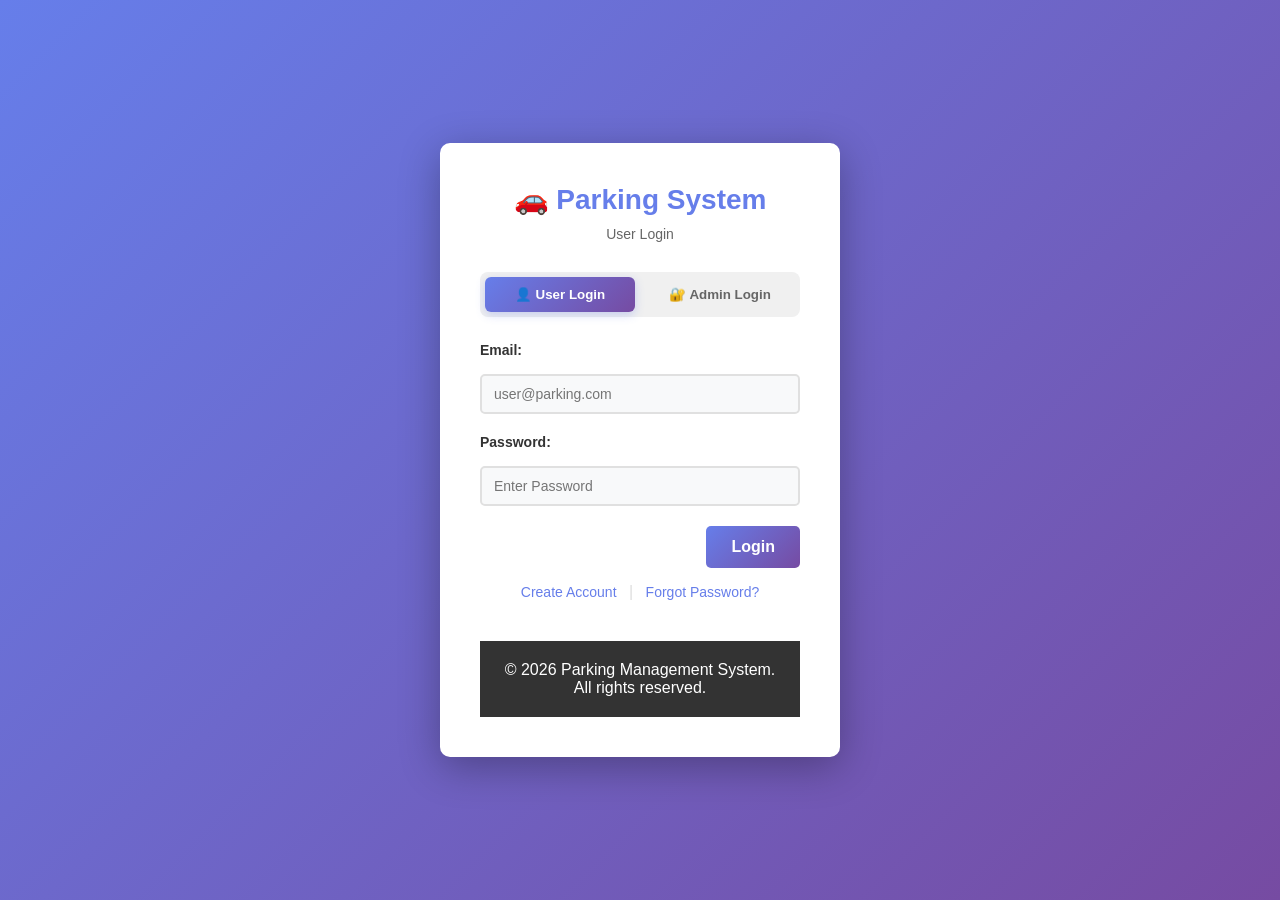
==== index.html @ f6e4d3c7 "Refactor login to use single user credentials Updated login functionality to allow only one user wit" ====
<!DOCTYPE html>
<html lang="en">
<head>
    <meta charset="UTF-8">
    <meta name="viewport" content="width=device-width, initial-scale=1.0">
    <title>Parking Management System</title>
    <link rel="stylesheet" href="style.css">
</head>
<body>
    <!-- Login Container -->
    <div id="loginContainer" class="login-container active">
        <div class="login-box">
            <!-- Login Form -->
            <div id="loginForm" class="auth-form active">
                <div class="login-header">
                    <h1>🚗 Parking System</h1>
                    <p id="loginTitle">User Login</p>
                </div>
                
                <!-- Login Mode Toggle -->
                <div class="login-mode-toggle">
                    <button class="mode-btn active" id="userModeBtn" onclick="switchLoginMode('user')">👤 User Login</button>
                    <button class="mode-btn" id="adminModeBtn" onclick="switchLoginMode('admin')">🔐 Admin Login</button>
                </div>

                <form id="loginFormElement" class="login-form">
                    <div class="form-group">
                        <label id="emailLabel">Email:</label>
                        <input type="email" id="email" placeholder="user@parking.com" required>
                    </div>
                    <div class="form-group">
                        <label>Password:</label>
                        <input type="password" id="password" placeholder="Enter Password" required>
                    </div>
                    <button type="submit" class="btn btn-primary">Login</button>
                </form>

                <div class="auth-links">
                 
                    <div style="text-align: center; margin-top: 15px;">
                        <a href="#" onclick="showSignupForm(event)" class="auth-link">Create Account</a>
                        <span style="color: #ddd; margin: 0 8px;">|</span>
                        <a href="#" onclick="showForgotPasswordForm(event)" class="auth-link">Forgot Password?</a>
                    </div>
                </div>
            </div>

        <!-- Signup Form -->
<div id="signupForm" class="auth-form">
    
    <div class="login-header">
        <h1>🚗 Parking System</h1>
        <p>Create New Account</p>
    </div>

    <form id="signupFormElement" class="login-form">

    <!-- Email Verification Section -->
<div class="section-title">Email Verification</div>

<div class="form-group">
    <label>Email Address:</label>
    <input type="email" id="signupEmail" placeholder="Enter your email address" required>
</div>

<div class="form-group">
    <label>Send OTP:</label>
    <button type="button" class="btn-green">Send OTP</button>
</div>

<div class="form-group">
    <label>Enter OTP:</label>
    <input type="text" id="signupOtp" placeholder="Enter 6-digit OTP" required>
</div>

<div class="form-group">
    <label>Verify OTP:</label>
    <button type="button" class="btn-green">Verify OTP</button>
</div>
        <!-- Password Section -->
        <div class="section-title">Set Password</div>

        <div class="form-group">
            <label>Password:</label>
            <input type="password" id="signupPassword" placeholder="Minimum 6 characters" required>
        </div>

        <div class="form-group">
            <label>Confirm Password:</label>
            <input type="password" id="confirmPassword" placeholder="Re-enter your password" required>
        </div>

        <button type="submit" class="btn btn-primary">Create Account</button>

    </form>

    <div style="text-align: center; margin-top: 15px;">
        <a href="#" onclick="showLoginForm(event)" class="auth-link">Back to Login</a>
    </div>
</div>
<script>

    </head>
<body>
<!DOCTYPE html>
<html lang="en">
<head>
<meta charset="UTF-8">
<title>Single User Login</title>

<style>
body {
    font-family: Arial;
    text-align: center;
    margin-top: 100px;
}

.box {
    border: 1px solid #ccc;
    padding: 20px;
    display: inline-block;
    border-radius: 10px;
}

input {
    padding: 10px;
    margin: 10px;
    width: 200px;
}

button {
    padding: 10px 20px;
}
</style>

</head>
<body>

<div class="box">
    <h2>🔐 User Login</h2>

    <input type="email" id="email" placeholder="Enter Email"><br>
    <input type="password" id="password" placeholder="Enter Password"><br>

    <button onclick="login()">Login</button>

    <p id="msg"></p>
</div>

<script>

// ✅ Only ONE user allowed
let userEmail = "admin@gmail.com";
let userPassword = "12345";

function login() {
    let email = document.getElementById("email").value;
    let password = document.getElementById("password").value;

    if (email === userEmail && password === userPassword) {
        document.getElementById("msg").innerText = "Login Successful ✅";
        document.getElementById("msg").style.color = "green";

        // Redirect (optional)
        // window.location.href = "dashboard.html";
        
    } else {
        document.getElementById("msg").innerText = "Wrong Email or Password ❌";
        document.getElementById("msg").style.color = "red";
    }
}

</script>

</body>
</html>




    <!-- Admin Dashboard -->
    <div id="adminContainer" style="display: none;">
        <header>
            <div class="header-content">
                <h1>🔐 Admin Dashboard</h1>
                <button id="adminLogoutBtn" class="btn btn-logout">Logout</button>
            </div>
        </header>

        <nav class="navbar">
            <a href="#adminDashboard" class="nav-link active">Dashboard</a>
            <a href="#adminUsers" class="nav-link">Users</a>
            <a href="#adminSettings" class="nav-link">Settings</a>
        </nav>

        <div class="container">
            <!-- Admin Dashboard Section -->
            <section id="adminDashboard" class="section active">
                <h2>System Overview</h2>
                
                <div class="dashboard-grid">
                    <div class="card">
                        <h3>Total Members</h3>
                        <div class="number" id="adminTotalMembers">0</div>
                    </div>
                    <div class="card">
                        <h3>Total Vehicles</h3>
                        <div class="number" id="adminTotalVehicles">0</div>
                    </div>
                    <div class="card">
                        <h3>Active Parkings</h3>
                        <div class="number" id="adminActiveParkings">0</div>
                    </div>
                    <div class="card">
                        <h3>Total Revenue</h3>
                        <div class="number" id="adminTotalRevenue">₨0</div>
                    </div>
                </div>

                <div class="admin-stats">
                    <h3>System Statistics</h3>
                    <table style="width: 100%; border-collapse: collapse; margin-top: 20px;">
                        <tr style="background: #667eea; color: white;">
                            <th style="border: 1px solid #ddd; padding: 10px;">Metric</th>
                            <th style="border: 1px solid #ddd; padding: 10px;">Value</th>
                        </tr>
                        <tr style="border-bottom: 1px solid #ddd;">
                            <td style="border: 1px solid #ddd; padding: 10px;">Total Parking Slots</td>
                            <td style="border: 1px solid #ddd; padding: 10px;" id="totalSlots">60</td>
                        </tr>
                        <tr style="background: #f5f5f5; border-bottom: 1px solid #ddd;">
                            <td style="border: 1px solid #ddd; padding: 10px;">Available Slots</td>
                            <td style="border: 1px solid #ddd; padding: 10px;" id="availableSlots">60</td>
                        </tr>
                        <tr style="border-bottom: 1px solid #ddd;">
                            <td style="border: 1px solid #ddd; padding: 10px;">Occupied Slots</td>
                            <td style="border: 1px solid #ddd; padding: 10px;" id="occupiedSlots">0</td>
                        </tr>
                    </table>
                </div>
            </section>

            <!-- Admin Users Section -->
            <section id="adminUsers" class="section">
                <h2>User Management</h2>
                
                <div class="table-container">
                    <h3>All Members</h3>
                    <table id="adminUsersTable">
                        <thead>
                            <tr>
                                <th>ID</th>
                                <th>Name</th>
                                <th>Email/Contact</th>
                                <th>CNIC</th>
                                <th>Vehicles</th>
                                <th>Status</th>
                                <th>Action</th>
                            </tr>
                        </thead>
                        <tbody></tbody>
                    </table>
                </div>
            </section>

            <!-- Admin Settings Section -->
            <section id="adminSettings" class="section">
                <h2>System Settings</h2>
                
                <div class="form-container">
                    <h3>Parking Arena Configuration</h3>
                    <form id="settingsForm">
                        <div class="form-group">
                            <label>Cost Per Hour (₨):</label>
                            <input type="number" id="costPerHour" value="100" required>
                        </div>
                        <div class="form-group">
                            <label>Total Blocks:</label>
                            <input type="number" id="totalBlocks" value="3" required>
                        </div>
                        <div class="form-group">
                            <label>Rows Per Block:</label>
                            <input type="number" id="rowsPerBlock" value="5" required>
                        </div>
                        <div class="form-group">
                            <label>Slots Per Row:</label>
                            <input type="number" id="slotsPerRow" value="4" required>
                        </div>
                        <button type="submit" class="btn btn-primary">Save Settings</button>
                    </form>
                </div>

                <div class="form-container" style="margin-top: 30px;">
                    <h3>System Actions</h3>
                    <button onclick="clearAllData()" class="btn btn-danger" style="width: 100%;">Clear All Data</button>
                    <p style="color: #999; font-size: 12px; margin-top: 10px;">Warning: This will delete all members, vehicles, and parking records!</p>
                </div>
            </section>
        </div>
    </div>

    <!-- Main Application -->
    <div id="mainApp" style="display: none;">
        <header>
            <div class="header-content">
                <h1>🚗 Parking Management System</h1>
                <button id="logoutBtn" class="btn btn-logout">Logout</button>
            </div>
        </header>

        <nav class="navbar">
            <a href="#profile" class="nav-link active">👤 Profile</a>
            <a href="#members" class="nav-link">Members</a>
            <a href="#vehicles" class="nav-link">Vehicles</a>
            <a href="#parking" class="nav-link">Parking</a>
            <a href="#reports" class="nav-link">Reports</a>
        </nav>

        <div class="container">
        <!-- User Profile Section -->
        <section id="profile" class="section active">
            <h2>My Profile</h2>
            
            <div class="profile-card">
                <div class="profile-header">
                    <div class="profile-avatar">👤</div>
                    <div class="profile-info">
                        <h3 id="userNameDisplay">User Name</h3>
                        <p id="userEmailDisplay">user@parking.com</p>
                    </div>
                </div>

                <div class="profile-details">
                    <h3>Account Information</h3>
                    <table class="profile-table">
                        <tr>
                            <td class="label">Email:</td>
                            <td class="value" id="profileEmail">-</td>
                        </tr>
                        <tr>
                            <td class="label">Username:</td>
                            <td class="value" id="profileUsername">-</td>
                        </tr>
                        <tr>
                            <td class="label">Login Time:</td>
                            <td class="value" id="profileLoginTime">-</td>
                        </tr>
                        <tr>
                            <td class="label">Last Updated:</td>
                            <td class="value" id="profileLastUpdated">-</td>
                        </tr>
                    </table>
                </div>

                <div class="profile-details">
                    <h3>My Vehicles</h3>
                    <div id="userVehiclesList" class="vehicles-list">
                        <p class="empty-message">No vehicles registered yet</p>
                    </div>
                </div>

                <div class="profile-details">
                    <h3>My Parking History</h3>
                    <table id="userParkingTable" class="profile-table">
                        <thead>
                            <tr style="background: #667eea; color: white;">
                                <th style="padding: 10px; border: 1px solid #ddd;">Vehicle</th>
                                <th style="padding: 10px; border: 1px solid #ddd;">Check In</th>
                                <th style="padding: 10px; border: 1px solid #ddd;">Check Out</th>
                                <th style="padding: 10px; border: 1px solid #ddd;">Status</th>
                            </tr>
                        </thead>
                        <tbody>
                        </tbody>
                    </table>
                </div>

                <div class="profile-actions">
                    <button onclick="editUserProfile()" class="btn btn-primary">Edit Profile</button>
                    <button onclick="changePassword()" class="btn btn-primary">Change Password</button>
                </div>
            </div>
        </section>
        <!-- Members Section -->
        <section id="members" class="section">
            <h2>Member Management</h2>
            
            <div class="form-container">
                <h3>Add New Member</h3>
                <form id="memberForm">
                    <div class="form-group">
                        <label>CNIC:</label>
                        <input type="text" id="mCnic" placeholder="12345-1234567-1" required>
                    </div>
                    <div class="form-group">
                        <label>Name:</label>
                        <input type="text" id="mName" placeholder="Full Name" required>
                    </div>
                    <div class="form-group">
                        <label>Father Name:</label>
                        <input type="text" id="mFname" placeholder="Father's Name" required>
                    </div>
                    <div class="form-group">
                        <label>Contact No:</label>
                        <input type="tel" id="mContact" placeholder="03001234567" required>
                    </div>
                    <div class="form-group">
                        <label>Address:</label>
                        <textarea id="mAddress" placeholder="Address" required></textarea>
                    </div>
                    <button type="submit" class="btn btn-primary">Add Member</button>
                </form>
            </div>

            <div class="table-container">
                <h3>Members List</h3>
                <table id="membersTable">
                    <thead>
                        <tr>
                            <th>ID</th>
                            <th>CNIC</th>
                            <th>Name</th>
                            <th>Father Name</th>
                            <th>Contact</th>
                            <th>Address</th>
                            <th>Action</th>
                        </tr>
                    </thead>
                    <tbody></tbody>
                </table>
            </div>
        </section>

        <!-- Vehicles Section -->
        <section id="vehicles" class="section">
            <h2>Vehicle Management</h2>
            
            <div class="form-container">
                <h3>Register New Vehicle</h3>
                <form id="vehicleForm">
                    <div class="form-group">
                        <label>Member ID:</label>
                        <select id="vMemberId" required>
                            <option value="">Select Member</option>
                        </select>
                    </div>
                    <div class="form-group">
                        <label>Registration No:</label>
                        <input type="text" id="vRegno" placeholder="ABC-1234" required>
                    </div>
                    <div class="form-group">
                        <label>Engine No:</label>
                        <input type="text" id="vEngno" placeholder="Engine Number" required>
                    </div>
                    <div class="form-group">
                        <label>Vehicle Name:</label>
                        <input type="text" id="vName" placeholder="Vehicle Name" required>
                    </div>
                    <div class="form-group">
                        <label>Model:</label>
                        <input type="text" id="vModel" placeholder="Model" required>
                    </div>
                    <div class="form-group">
                        <label>Color:</label>
                        <input type="text" id="vColor" placeholder="Color" required>
                    </div>
                    <div class="form-group">
                        <label>Chassis No:</label>
                        <input type="text" id="vChassis" placeholder="Chassis Number" required>
                    </div>
                    <button type="submit" class="btn btn-primary">Register Vehicle</button>
                </form>
            </div>

            <div class="table-container">
                <h3>Vehicles List</h3>
                <table id="vehiclesTable">
                    <thead>
                        <tr>
                            <th>ID</th>
                            <th>Member</th>
                            <th>Registration No</th>
                            <th>Engine No</th>
                            <th>Vehicle Name</th>
                            <th>Model</th>
                            <th>Color</th>
                            <th>Action</th>
                        </tr>
                    </thead>
                    <tbody></tbody>
                </table>
            </div>
        </section>

        <!-- Parking Section -->
        <section id="parking" class="section">
            <h2>Parking Management</h2>
            
            <div class="form-container">
                <h3>Entry - Vehicle Check In</h3>
                <form id="entryForm">
                    <div class="form-group">
                        <label>Member ID:</label>
                        <select id="eMemberId" required>
                            <option value="">Select Member</option>
                        </select>
                    </div>
                    <div class="form-group">
                        <label>Parking Slot:</label>
                        <select id="eParkingSlot" required>
                            <option value="">Select Slot</option>
                        </select>
                    </div>
                    <button type="submit" class="btn btn-success">Check In</button>
                </form>
            </div>

            <div class="form-container">
                <h3>Exit - Vehicle Check Out</h3>
                <form id="exitForm">
                    <div class="form-group">
                        <label>Parking ID:</label>
                        <input type="number" id="exitParkingId" placeholder="Parking ID" required>
                    </div>
                    <button type="submit" class="btn btn-warning">Check Out</button>
                </form>
            </div>

            <div class="table-container">
                <h3>Current Parking Status</h3>
                <table id="parkingTable">
                    <thead>
                        <tr>
                            <th>Parking ID</th>
                            <th>Member</th>
                            <th>Vehicle</th>
                            <th>Slot</th>
                            <th>Check In</th>
                            <th>Check Out</th>
                            <th>Status</th>
                        </tr>
                    </thead>
                    <tbody></tbody>
                </table>
            </div>
        </section>

        <!-- Reports Section -->
        <section id="reports" class="section">
            <h2>Reports</h2>
            
            <div class="report-container">
                <h3>Parking Arena Details</h3>
                <div id="parkingArenaDetails" class="report-content">
                    <!-- Will be filled by JavaScript -->
                </div>
            </div>

            <div class="report-container">
                <h3>Revenue Report</h3>
                <div id="revenueReport" class="report-content">
                    <!-- Will be filled by JavaScript -->
                </div>
            </div>
        </section>
        </div>
        </div>

    <footer>
        <p>&copy; 2026 Parking Management System. All rights reserved.</p>
    </footer>

    <script src="script.js"></script>
</body>
</html>
---- style.css ----
* {
    margin: 0;
    padding: 0;
    box-sizing: border-box;
}

body {
    font-family: 'Segoe UI', Tahoma, Geneva, Verdana, sans-serif;
    background: linear-gradient(135deg, #667eea 0%, #764ba2 100%);
    min-height: 100vh;
    color: #333;
}

/* Login Container */
.login-container {
    display: flex;
    justify-content: center;
    align-items: center;
    min-height: 100vh;
    background: linear-gradient(135deg, #667eea 0%, #764ba2 100%);
}

.login-container.active {
    display: flex;
}

.login-container:not(.active) {
    display: none;
}

.login-box {
    background: white;
    border-radius: 10px;
    box-shadow: 0 10px 40px rgba(0, 0, 0, 0.3);
    padding: 40px;
    width: 100%;
    max-width: 400px;
    animation: slideIn 0.5s ease-out;
}

@keyframes slideIn {
    from {
        opacity: 0;
        transform: translateY(-20px);
    }
    to {
        opacity: 1;
        transform: translateY(0);
    }
}

.login-header {
    text-align: center;
    margin-bottom: 30px;
}

.login-header h1 {
    color: #667eea;
    font-size: 28px;
    margin-bottom: 10px;
}

.login-header p {
    color: #666;
    font-size: 14px;
}

/* Login Mode Toggle */
.login-mode-toggle {
    display: flex;
    gap: 10px;
    margin-bottom: 25px;
    background: #f0f0f0;
    padding: 5px;
    border-radius: 8px;
}

.mode-btn {
    flex: 1;
    padding: 10px 15px;
    border: none;
    background: transparent;
    color: #666;
    font-weight: 600;
    cursor: pointer;
    border-radius: 6px;
    transition: all 0.3s ease;
}

.mode-btn.active {
    background: linear-gradient(135deg, #667eea 0%, #764ba2 100%);
    color: white;
    box-shadow: 0 3px 10px rgba(102, 126, 234, 0.3);
}

.mode-btn:hover {
    background: rgba(102, 126, 234, 0.1);
}

/* Auth Forms - Login/Signup/Forgot Password */
.auth-form {
    display: none;
    animation: slideIn 0.3s ease-out;
}

.auth-form.active {
    display: block;
}

.auth-links {
    text-align: center;
}

.auth-link {
    color: #667eea;
    text-decoration: none;
    font-size: 14px;
    font-weight: 500;
    transition: all 0.3s ease;
}

.auth-link:hover {
    color: #764ba2;
    text-decoration: underline;
}

.login-form {
    display: flex;
    flex-direction: column;
    gap: 20px;
}

.form-group {
    display: flex;
    flex-direction: column;
    gap: 8px;
}

.form-group label {
    color: #333;
    font-weight: 600;
    font-size: 14px;
}

.form-group input {
    padding: 12px;
    border: 2px solid #ddd;
    border-radius: 5px;
    font-size: 14px;
    transition: all 0.3s ease;
    background: #f8f9fa;
}

.form-group input:focus {
    outline: none;
    border-color: #667eea;
    background: white;
    box-shadow: 0 0 8px rgba(102, 126, 234, 0.2);
}

.form-group input:invalid:not(:placeholder-shown) {
    border-color: #dc3545;
}

.login-btn {
    padding: 12px;
    background: linear-gradient(135deg, #667eea 0%, #764ba2 100%);
    color: white;
    border: none;
    border-radius: 5px;
    font-size: 16px;
    font-weight: 600;
    cursor: pointer;
    transition: transform 0.2s, box-shadow 0.2s;
}

.login-btn:hover {
    transform: translateY(-2px);
    box-shadow: 0 5px 20px rgba(102, 126, 234, 0.4);
}

.login-btn:active {
    transform: translateY(0);
}

.login-footer {
    text-align: center;
    color: #999;
    font-size: 12px;
    margin-top: 15px;
}

.logout-btn {
    background: #ff6b6b;
    color: white;
    border: none;
    padding: 8px 16px;
    border-radius: 5px;
    cursor: pointer;
    font-weight: 500;
    transition: background 0.3s;
}

.logout-btn:hover {
    background: #ff5252;
}

.btn-logout {
    background: #ff6b6b;
    color: white;
    padding: 8px 16px;
    font-size: 14px;
}

.btn-logout:hover {
    background: #ff5252;
}

/* Header */
header {
    background: linear-gradient(135deg, #667eea 0%, #764ba2 100%);
    color: white;
    padding: 20px;
    box-shadow: 0 2px 10px rgba(0, 0, 0, 0.1);
}

.header-content {
    max-width: 1200px;
    margin: 0 auto;
    display: flex;
    justify-content: space-between;
    align-items: center;
}

.header-content h1 {
    font-size: 28px;
    margin: 0;
}

.navbar {
    background: linear-gradient(135deg, #667eea 0%, #764ba2 100%);
    padding: 15px 20px;
    display: flex;
    gap: 20px;
    max-width: 1200px;
    margin: 0 auto;
    box-shadow: 0 2px 10px rgba(0, 0, 0, 0.1);
    position: sticky;
    top: 0;
    z-index: 100;
}

.nav-container {
    max-width: 1200px;
    margin: 0 auto;
    display: flex;
    justify-content: space-between;
    align-items: center;
    padding: 15px 20px;
}

.logo {
    color: white;
    font-size: 24px;
    font-weight: bold;
}

.nav-links {
    display: flex;
    list-style: none;
    gap: 30px;
}

.nav-link {
    color: white;
    text-decoration: none;
    font-weight: 500;
    padding: 8px 12px;
    border-radius: 5px;
    transition: all 0.3s ease;
}

.nav-link:hover,
.nav-link.active {
    background: rgba(255, 255, 255, 0.2);
    transform: translateY(-2px);
}

/* Container and Sections */
.container {
    max-width: 1200px;
    margin: 30px auto;
    padding: 0 20px;
}

.section {
    background: white;
    border-radius: 10px;
    padding: 30px;
    margin-bottom: 30px;
    box-shadow: 0 5px 20px rgba(0, 0, 0, 0.1);
    display: none;
    animation: slideIn 0.3s ease-out;
}

.section.active {
    display: block;
}

@keyframes slideIn {
    from {
        opacity: 0;
        transform: translateY(20px);
    }
    to {
        opacity: 1;
        transform: translateY(0);
    }
}

.section h2 {
    color: #667eea;
    margin-bottom: 25px;
    font-size: 28px;
    border-bottom: 2px solid #667eea;
    padding-bottom: 10px;
}

/* Dashboard Grid */
.dashboard-grid {
    display: grid;
    grid-template-columns: repeat(auto-fit, minmax(250px, 1fr));
    gap: 20px;
    margin-top: 20px;
}

.card {
    background: linear-gradient(135deg, #667eea 0%, #764ba2 100%);
    color: white;
    padding: 30px;
    border-radius: 10px;
    box-shadow: 0 5px 15px rgba(0, 0, 0, 0.1);
    text-align: center;
    transition: transform 0.3s ease;
}

.card:hover {
    transform: translateY(-5px);
}

.card h3 {
    font-size: 18px;
    margin-bottom: 15px;
    opacity: 0.9;
}

.number {
    font-size: 48px;
    font-weight: bold;
    color: #fff;
}

/* Forms */
.form-container {
    background: #f8f9fa;
    padding: 25px;
    border-radius: 8px;
    margin-bottom: 30px;
    border-left: 4px solid #667eea;
}

.form-container h3 {
    color: #667eea;
    margin-bottom: 20px;
    font-size: 20px;
}

form {
    display: grid;
    grid-template-columns: repeat(auto-fit, minmax(300px, 1fr));
    gap: 15px;
}

.form-group {
    display: flex;
    flex-direction: column;
}

.form-group label {
    margin-bottom: 8px;
    font-weight: 600;
    color: #333;
}

.form-group input,
.form-group select,
.form-group textarea {
    padding: 10px 12px;
    border: 2px solid #e0e0e0;
    border-radius: 5px;
    font-size: 14px;
    transition: border-color 0.3s ease;
}

.form-group input:focus,
.form-group select:focus,
.form-group textarea:focus {
    outline: none;
    border-color: #667eea;
    box-shadow: 0 0 5px rgba(102, 126, 234, 0.2);
}

.form-group textarea {
    resize: vertical;
    min-height: 100px;
}

/* Buttons */
.btn {
    padding: 12px 25px;
    border: none;
    border-radius: 5px;
    font-size: 16px;
    font-weight: 600;
    cursor: pointer;
    transition: all 0.3s ease;
    align-self: flex-end;
}

.btn-primary {
    background: linear-gradient(135deg, #667eea 0%, #764ba2 100%);
    color: white;
}

.btn-primary:hover {
    transform: translateY(-2px);
    box-shadow: 0 5px 15px rgba(102, 126, 234, 0.4);
}

.btn-success {
    background: #28a745;
    color: white;
}

.btn-success:hover {
    background: #218838;
    transform: translateY(-2px);
}

.btn-warning {
    background: #ffc107;
    color: #333;
}

.btn-warning:hover {
    background: #e0a800;
    transform: translateY(-2px);
}

.btn-danger {
    background: #dc3545;
    color: white;
    padding: 6px 12px;
    font-size: 14px;
}

.btn-danger:hover {
    background: #c82333;
}

/* Tables */
.table-container {
    background: #f8f9fa;
    padding: 25px;
    border-radius: 8px;
    margin-top: 30px;
    overflow-x: auto;
}

.table-container h3 {
    color: #667eea;
    margin-bottom: 20px;
    font-size: 20px;
}

table {
    width: 100%;
    border-collapse: collapse;
    background: white;
}

table thead {
    background: linear-gradient(135deg, #667eea 0%, #764ba2 100%);
    color: white;
}

table th {
    padding: 15px;
    text-align: left;
    font-weight: 600;
}

table td {
    padding: 12px 15px;
    border-bottom: 1px solid #e0e0e0;
}

table tbody tr:hover {
    background: #f5f5f5;
}

table tbody tr:nth-child(even) {
    background: #fafafa;
}

/* Reports */
.report-container {
    background: #f8f9fa;
    padding: 25px;
    border-radius: 8px;
    margin-bottom: 30px;
    border-left: 4px solid #667eea;
}

.report-container h3 {
    color: #667eea;
    margin-bottom: 20px;
    font-size: 20px;
}

.report-content {
    background: white;
    padding: 20px;
    border-radius: 5px;
}

/* User Profile Styles */
.profile-card {
    background: white;
    border-radius: 10px;
    overflow: hidden;
    box-shadow: 0 5px 20px rgba(0, 0, 0, 0.1);
}

.profile-header {
    background: linear-gradient(135deg, #667eea 0%, #764ba2 100%);
    color: white;
    padding: 40px 30px;
    display: flex;
    align-items: center;
    gap: 30px;
}

.profile-avatar {
    font-size: 80px;
    width: 120px;
    height: 120px;
    display: flex;
    align-items: center;
    justify-content: center;
    background: rgba(255, 255, 255, 0.2);
    border-radius: 50%;
}

.profile-info h3 {
    font-size: 28px;
    margin: 0 0 10px 0;
    color: white;
}

.profile-info p {
    font-size: 16px;
    margin: 0;
    opacity: 0.9;
}

.profile-details {
    padding: 30px;
    border-bottom: 1px solid #e0e0e0;
}

.profile-details h3 {
    color: #667eea;
    margin-bottom: 20px;
    font-size: 20px;
}

.profile-table {
    width: 100%;
    border-collapse: collapse;
}

.profile-table tr {
    border-bottom: 1px solid #ddd;
}

.profile-table td {
    padding: 15px;
    border: 1px solid #ddd;
}

.profile-table .label {
    font-weight: 600;
    color: #667eea;
    width: 30%;
    background: #f8f9fa;
}

.profile-table .value {
    color: #333;
}

.vehicles-list {
    display: grid;
    grid-template-columns: repeat(auto-fill, minmax(280px, 1fr));
    gap: 20px;
    margin-top: 15px;
}

.vehicle-card {
    background: #f8f9fa;
    padding: 20px;
    border-radius: 8px;
    border-left: 4px solid #667eea;
    transition: transform 0.3s ease, box-shadow 0.3s ease;
}

.vehicle-card:hover {
    transform: translateY(-5px);
    box-shadow: 0 5px 15px rgba(102, 126, 234, 0.2);
}

.vehicle-card h4 {
    color: #667eea;
    margin: 0 0 15px 0;
    font-size: 18px;
}

.vehicle-card p {
    margin: 10px 0;
    color: #555;
    font-size: 14px;
}

.profile-actions {
    padding: 30px;
    display: flex;
    gap: 15px;
    justify-content: center;
    flex-wrap: wrap;
}

.profile-actions .btn {
    flex: 1;
    min-width: 200px;
}

/* Footer */
footer {
    background: #333;
    color: white;
    text-align: center;
    padding: 20px;
    margin-top: 40px;
}

/* Responsive */
@media (max-width: 768px) {
    .nav-links {
        gap: 15px;
        font-size: 14px;
    }

    .dashboard-grid {
        grid-template-columns: 1fr;
    }

    form {
        grid-template-columns: 1fr;
    }

    .btn {
        align-self: stretch;
    }

    .section {
        padding: 20px;
    }

    .nav-container {
        flex-direction: column;
        gap: 15px;
    }

    table {
        font-size: 12px;
    }

    table th,
    table td {
        padding: 8px 10px;
    }
    
    .profile-header {
        flex-direction: column;
        text-align: center;
        padding: 20px;
        gap: 15px;
    }
    
    .profile-avatar {
        font-size: 60px;
        width: 100px;
        height: 100px;
    }
    
    .profile-details {
        padding: 20px;
    }
    
    .vehicles-list {
        grid-template-columns: 1fr;
    }
    
    .profile-actions {
        flex-direction: column;
    }
    
    .profile-actions .btn {
        width: 100%;
    }
}

.status-active {
    color: #28a745;
    font-weight: bold;
}

.status-inactive {
    color: #dc3545;
    font-weight: bold;
}

.empty-message {
    text-align: center;
    color: #999;
    padding: 20px;
    font-style: italic;
}

/* Admin Dashboard Styles */
#adminContainer header {
    background: linear-gradient(135deg, #dc3545 0%, #c82333 100%);
}

.admin-stats {
    background: #f8f9fa;
    padding: 25px;
    border-radius: 8px;
    margin-top: 30px;
    border-left: 4px solid #dc3545;
}

.admin-stats h3 {
    color: #dc3545;
    margin-bottom: 20px;
    font-size: 20px;
}

#adminContainer .card {
    background: linear-gradient(135deg, #dc3545 0%, #c82333 100%);
}

#adminContainer .card:hover {
    transform: translateY(-5px);
    box-shadow: 0 8px 20px rgba(220, 53, 69, 0.3);
}

#adminContainer .navbar {
    background: linear-gradient(135deg, #dc3545 0%, #c82333 100%);
}

#adminContainer .section h2 {
    color: #dc3545;
    border-bottom-color: #dc3545;
}

#adminContainer .form-container {
    border-left-color: #dc3545;
}

#adminContainer .form-container h3 {
    color: #dc3545;
}

#adminContainer .table-container h3 {
    color: #dc3545;
}

#adminContainer table thead {
    background: linear-gradient(135deg, #dc3545 0%, #c82333 100%);
}

#adminContainer .btn-danger {
    padding: 6px 12px;
    font-size: 14px;
}

.admin-stats table {
    width: 100%;
    border-collapse: collapse;
    background: white;
    margin-top: 15px;
}

.admin-stats table th,
.admin-stats table td {
    border: 1px solid #ddd;
    padding: 12px 15px;
    text-align: left;
}

.admin-stats table th {
    background: linear-gradient(135deg, #dc3545 0%, #c82333 100%);
    color: white;
    font-weight: 600;
}

.admin-stats table tbody tr:hover {
    background: #f5f5f5;
}
.btn-green {
    background-color: #28a745;
    color: white;
    border: none;
    padding: 10px;
    width: 100%;
    border-radius: 5px;
    cursor: pointer;
    font-weight: bold;
}

.btn-green:hover {
    background-color: #218838;
}
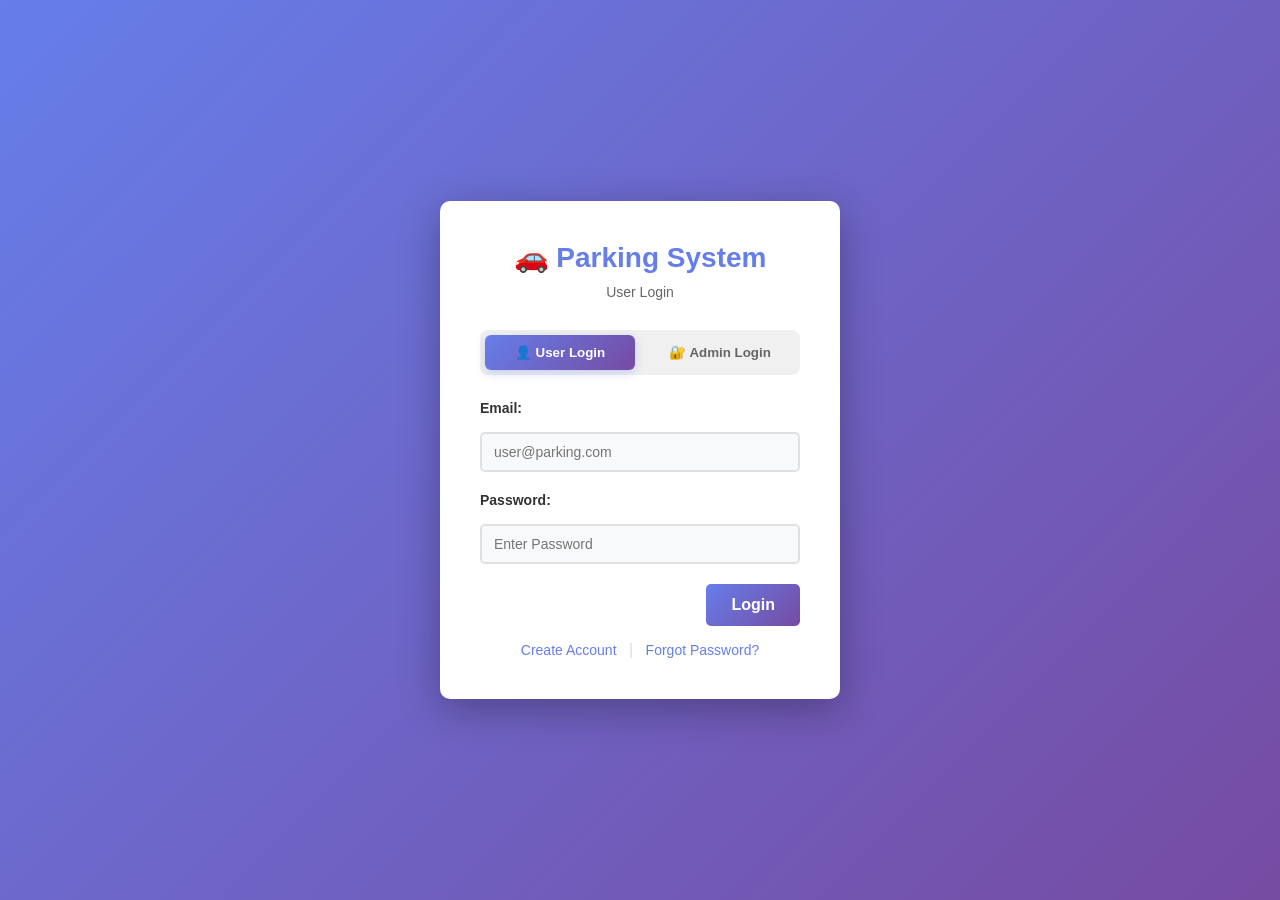
==== commit 4bf653ef: "Refactor login process and add logout functionality Updated login functionality to improve user expe" ====
--- a/index.html
+++ b/index.html
@@ -101,79 +101,44 @@
 <script>
 
     </head>
-<body>
-<!DOCTYPE html>
-<html lang="en">
-<head>
-<meta charset="UTF-8">
-<title>Single User Login</title>
-
-<style>
-body {
-    font-family: Arial;
-    text-align: center;
-    margin-top: 100px;
-}
-
-.box {
-    border: 1px solid #ccc;
-    padding: 20px;
-    display: inline-block;
-    border-radius: 10px;
-}
-
-input {
-    padding: 10px;
-    margin: 10px;
-    width: 200px;
-}
-
-button {
-    padding: 10px 20px;
-}
-</style>
-
-</head>
-<body>
-
-<div class="box">
-    <h2>🔐 User Login</h2>
-
-    <input type="email" id="email" placeholder="Enter Email"><br>
-    <input type="password" id="password" placeholder="Enter Password"><br>
-
-    <button onclick="login()">Login</button>
-
-    <p id="msg"></p>
-</div>
-
-<script>
-
-// ✅ Only ONE user allowed
+// ✅ Fixed Single User
 let userEmail = "admin@gmail.com";
 let userPassword = "12345";
 
-function login() {
+// LOGIN
+document.getElementById("loginFormElement").addEventListener("submit", function(e) {
+    e.preventDefault();
+
     let email = document.getElementById("email").value;
     let password = document.getElementById("password").value;
 
     if (email === userEmail && password === userPassword) {
-        document.getElementById("msg").innerText = "Login Successful ✅";
-        document.getElementById("msg").style.color = "green";
-
-        // Redirect (optional)
-        // window.location.href = "dashboard.html";
-        
+        alert("Login Successful ✅");
+
+        // Hide login
+        document.getElementById("loginContainer").style.display = "none";
+
+        // Show main app
+        document.getElementById("mainApp").style.display = "block";
+
+        // Show user info
+        document.getElementById("userEmailDisplay").innerText = email;
+        document.getElementById("userNameDisplay").innerText = "User";
+
     } else {
-        document.getElementById("msg").innerText = "Wrong Email or Password ❌";
-        document.getElementById("msg").style.color = "red";
+        alert("Wrong Email or Password ❌");
     }
-}
-
-</script>
-
-</body>
-</html>
+});
+
+
+// LOGOUT
+document.getElementById("logoutBtn").addEventListener("click", function() {
+    location.reload();
+});
+
+
+    
+    
 
 
 
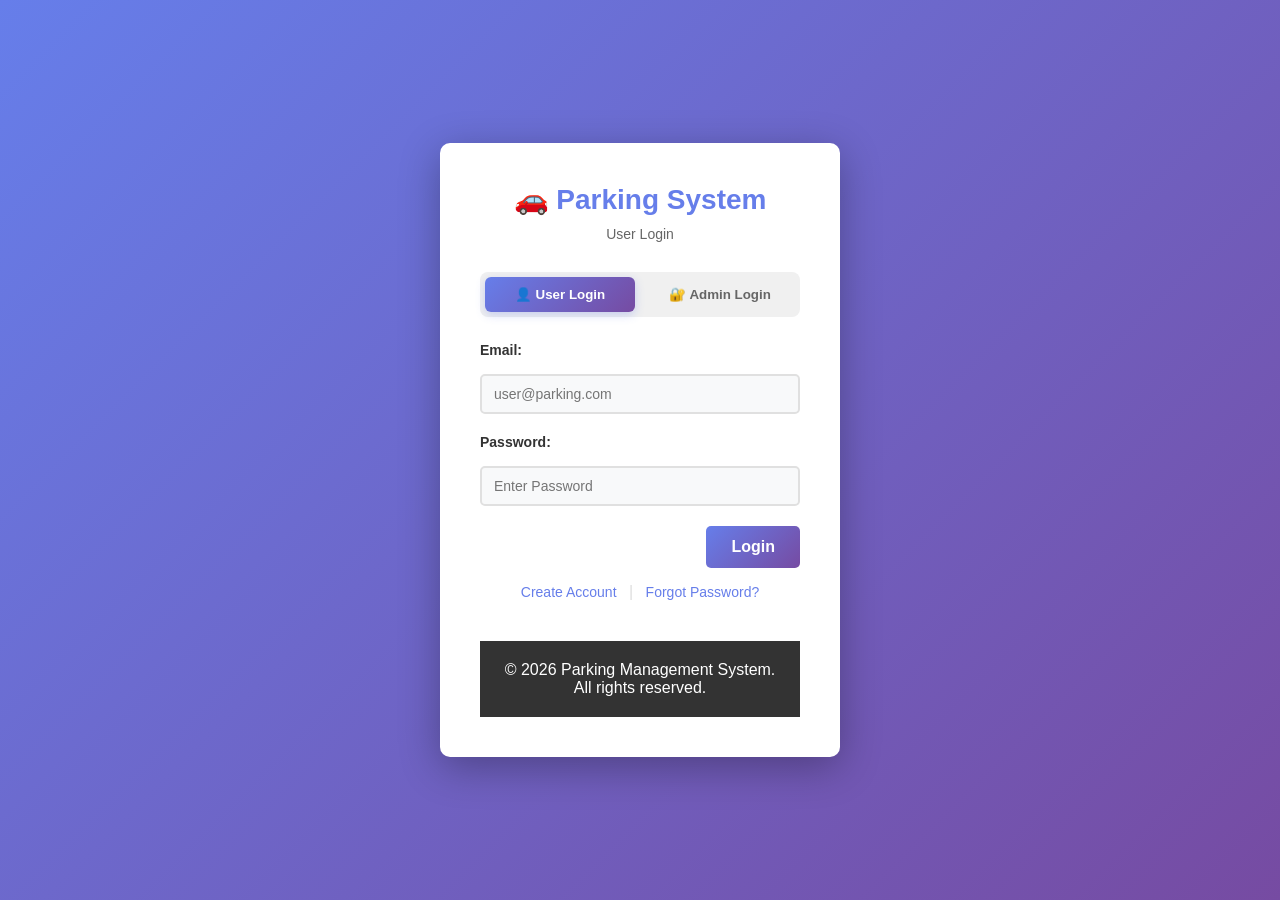
==== commit d00e5f7f: "Implement user login script in index.html Added script for user login functionality." ====
--- a/index.html
+++ b/index.html
@@ -101,7 +101,7 @@
 <script>
 
     </head>
-// ✅ Fixed Single User
+<script>
 let userEmail = "admin@gmail.com";
 let userPassword = "12345";
 
@@ -137,7 +137,7 @@
 });
 
 
-    
+</script>  
     
 
 
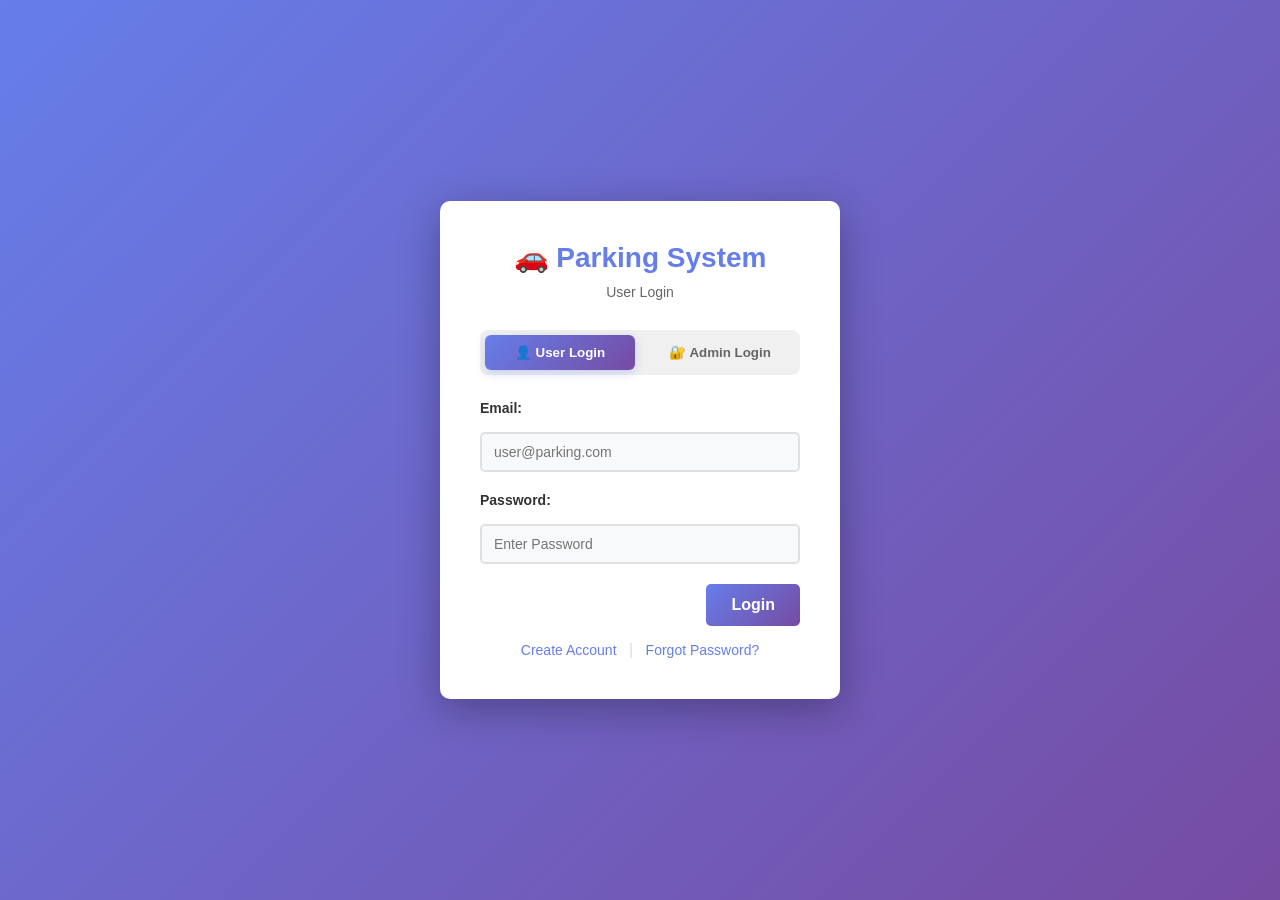
==== commit 5d342aed: "Remove login and logout functionality from index.html Removed user authentication logic from the log" ====
--- a/index.html
+++ b/index.html
@@ -102,42 +102,7 @@
 
     </head>
 <script>
-let userEmail = "admin@gmail.com";
-let userPassword = "12345";
-
-// LOGIN
-document.getElementById("loginFormElement").addEventListener("submit", function(e) {
-    e.preventDefault();
-
-    let email = document.getElementById("email").value;
-    let password = document.getElementById("password").value;
-
-    if (email === userEmail && password === userPassword) {
-        alert("Login Successful ✅");
-
-        // Hide login
-        document.getElementById("loginContainer").style.display = "none";
-
-        // Show main app
-        document.getElementById("mainApp").style.display = "block";
-
-        // Show user info
-        document.getElementById("userEmailDisplay").innerText = email;
-        document.getElementById("userNameDisplay").innerText = "User";
-
-    } else {
-        alert("Wrong Email or Password ❌");
-    }
-});
-
-
-// LOGOUT
-document.getElementById("logoutBtn").addEventListener("click", function() {
-    location.reload();
-});
-
-
-</script>  
+
     
 
 
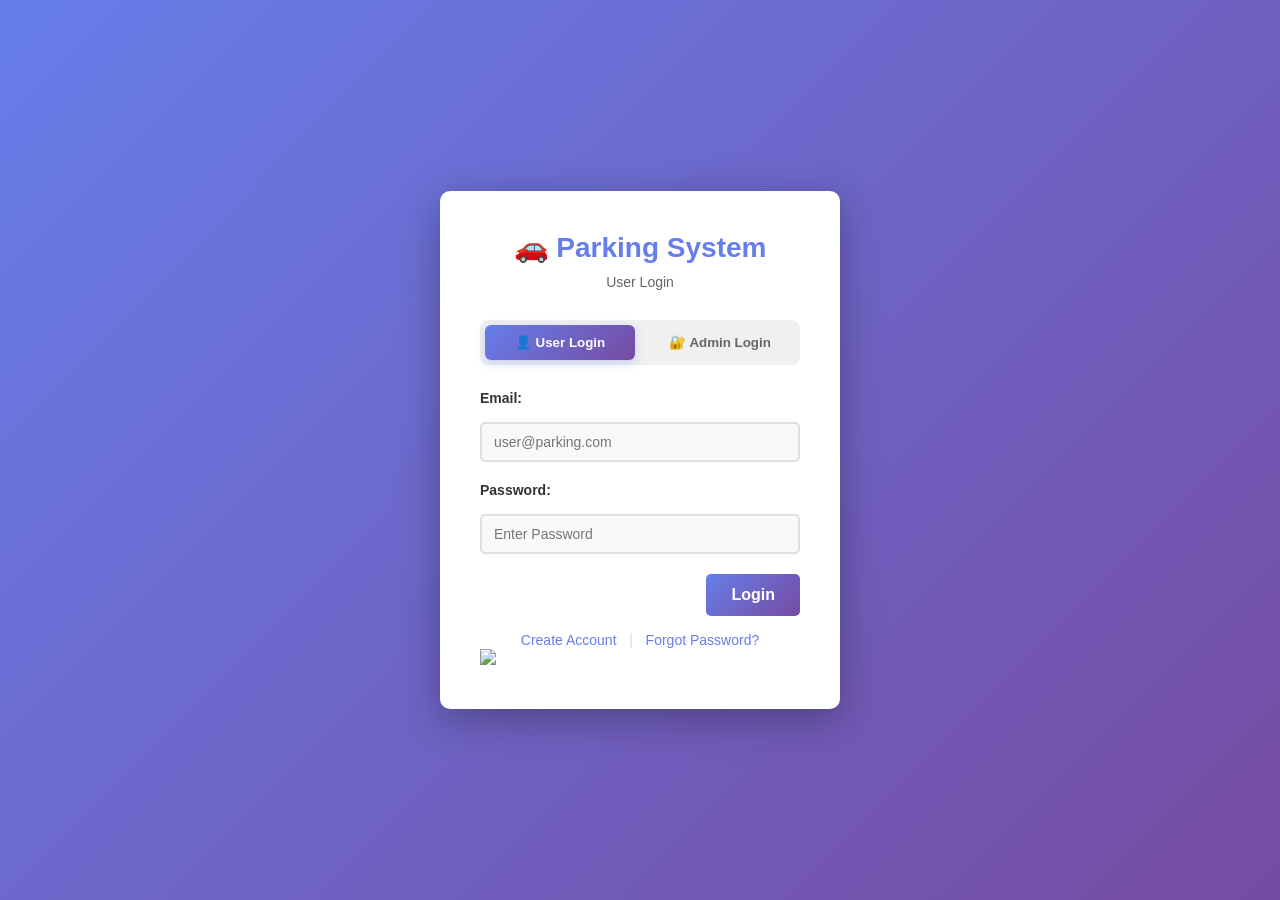
==== commit 00e2930a: "Add image for blog post on parking processes" ====
--- a/index.html
+++ b/index.html
@@ -44,6 +44,9 @@
                     </div>
                 </div>
             </div>
+
+
+        <img src="/assets/blogs-img/automating-complex-parking-processes-using-creative-solutions.webp">
 
         <!-- Signup Form -->
 <div id="signupForm" class="auth-form">
--- a/style.css
+++ b/style.css
@@ -843,3 +843,26 @@
 .btn-green:hover {
     background-color: #218838;
 }
+body {
+    /* Replace 'image.png' with your actual file path */
+    background-image: url('image.png');
+
+    /* This ensures the image covers the entire screen without stretching */
+    background-size: cover;
+
+    /* Centers the image both vertically and horizontally */
+    background-position: center;
+
+    /* Prevents the image from repeating if the content is longer than the image */
+    background-repeat: no-repeat;
+
+    /* Optional: Keeps the background fixed while scrolling */
+    background-attachment: fixed;
+
+    /* Fallback color in case the image fails to load */
+    background-color: #1a1a1a;
+
+    /* Minimum height to ensure it fills the viewport */
+    min-height: 100vh;
+    margin: 0;
+}
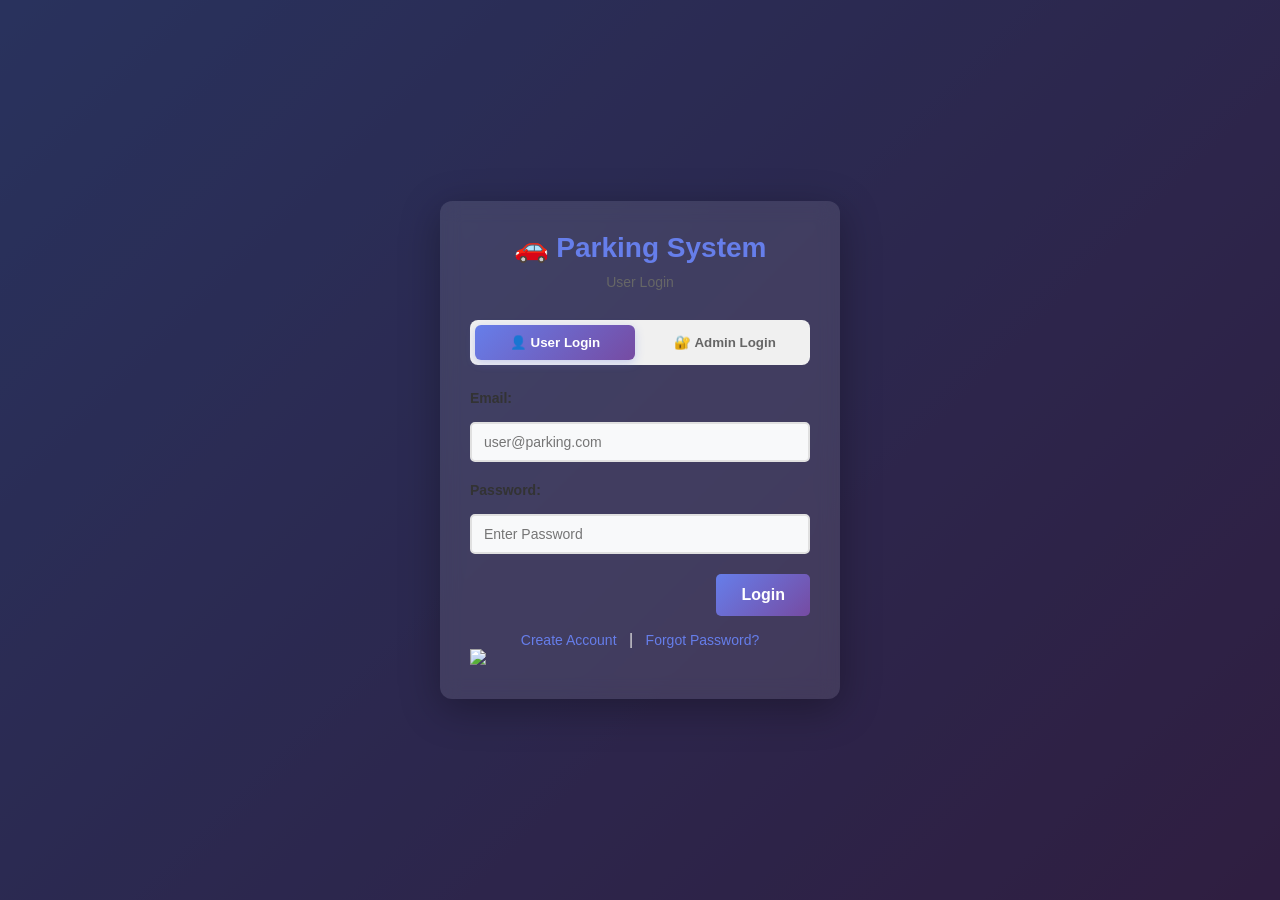
==== commit d46b9fcf: "Remove OTP verification section from signup form Removed OTP input and buttons from the signup form." ====
--- a/index.html
+++ b/index.html
@@ -67,19 +67,7 @@
 </div>
 
 <div class="form-group">
-    <label>Send OTP:</label>
-    <button type="button" class="btn-green">Send OTP</button>
-</div>
-
-<div class="form-group">
-    <label>Enter OTP:</label>
-    <input type="text" id="signupOtp" placeholder="Enter 6-digit OTP" required>
-</div>
-
-<div class="form-group">
-    <label>Verify OTP:</label>
-    <button type="button" class="btn-green">Verify OTP</button>
-</div>
+
         <!-- Password Section -->
         <div class="section-title">Set Password</div>
 
--- a/style.css
+++ b/style.css
@@ -843,26 +843,35 @@
 .btn-green:hover {
     background-color: #218838;
 }
-body {
-    /* Replace 'image.png' with your actual file path */
-    background-image: url('image.png');
-
-    /* This ensures the image covers the entire screen without stretching */
-    background-size: cover;
-
-    /* Centers the image both vertically and horizontally */
-    background-position: center;
-
-    /* Prevents the image from repeating if the content is longer than the image */
-    background-repeat: no-repeat;
-
-    /* Optional: Keeps the background fixed while scrolling */
-    background-attachment: fixed;
-
-    /* Fallback color in case the image fails to load */
-    background-color: #1a1a1a;
-
-    /* Minimum height to ensure it fills the viewport */
-    min-height: 100vh;
-    margin: 0;
-}
+
+#loginContainer {
+    position: relative;
+    height: 100vh;
+
+    background: url('/assets/blogs-img/automating-complex-parking-processes-using-creative-solutions.webp') 
+                no-repeat center center/cover;
+
+    display: flex;
+    justify-content: center;
+    align-items: center;
+}
+
+/* Dark overlay */
+#loginContainer::before {
+    content: "";
+    position: absolute;
+    inset: 0;
+    background: rgba(0,0,0,0.6);
+}
+
+/* Keep content above overlay */
+.login-box {
+    position: relative;
+    z-index: 1;
+
+    background: rgba(255,255,255,0.1);
+    backdrop-filter: blur(10px);
+    padding: 30px;
+    border-radius: 12px;
+    color: #fff;
+}
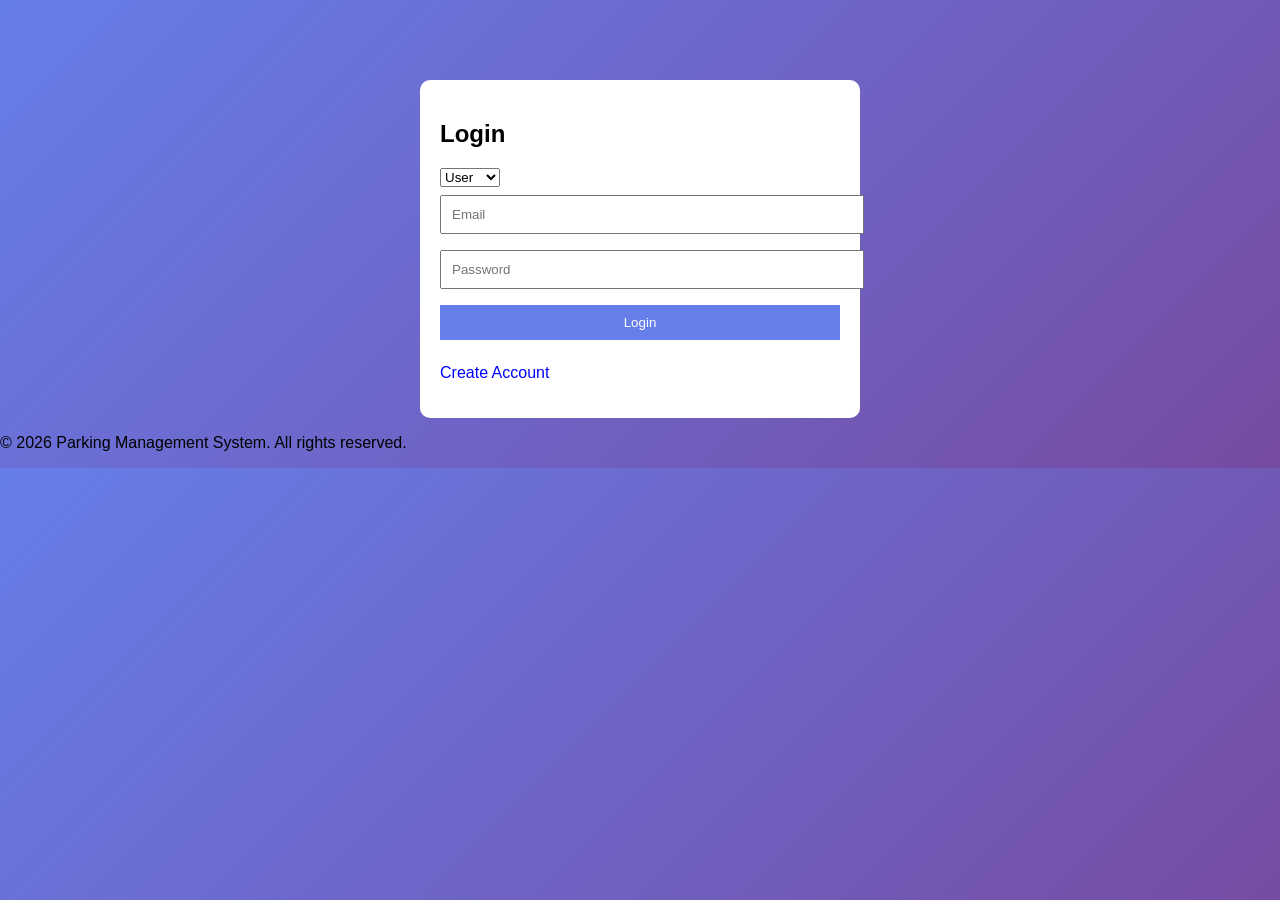
==== commit bca1f3c8: "Refactor login and signup forms with styles Updated the login and signup forms, added styles, and im" ====
--- a/index.html
+++ b/index.html
@@ -1,98 +1,213 @@
 <!DOCTYPE html>
 <html lang="en">
 <head>
-    <meta charset="UTF-8">
-    <meta name="viewport" content="width=device-width, initial-scale=1.0">
-    <title>Parking Management System</title>
-    <link rel="stylesheet" href="style.css">
+<meta charset="UTF-8">
+<meta name="viewport" content="width=device-width, initial-scale=1.0">
+<title>Parking System</title>
+
+<style>
+body {
+    margin:0;
+    font-family: Arial;
+    background: linear-gradient(135deg,#667eea,#764ba2);
+}
+
+/* COMMON */
+.container {
+    max-width: 400px;
+    margin: auto;
+    margin-top: 80px;
+    background: white;
+    padding: 20px;
+    border-radius: 10px;
+}
+
+input, button {
+    width:100%;
+    padding:10px;
+    margin:8px 0;
+}
+
+button {
+    background:#667eea;
+    color:white;
+    border:none;
+}
+
+/* DASHBOARD */
+.dashboard {
+    display:none;
+    padding:20px;
+    color:white;
+}
+
+.card {
+    background:white;
+    color:black;
+    padding:15px;
+    border-radius:10px;
+    margin:10px 0;
+}
+</style>
+
 </head>
 <body>
-    <!-- Login Container -->
-    <div id="loginContainer" class="login-container active">
-        <div class="login-box">
-            <!-- Login Form -->
-            <div id="loginForm" class="auth-form active">
-                <div class="login-header">
-                    <h1>🚗 Parking System</h1>
-                    <p id="loginTitle">User Login</p>
-                </div>
-                
-                <!-- Login Mode Toggle -->
-                <div class="login-mode-toggle">
-                    <button class="mode-btn active" id="userModeBtn" onclick="switchLoginMode('user')">👤 User Login</button>
-                    <button class="mode-btn" id="adminModeBtn" onclick="switchLoginMode('admin')">🔐 Admin Login</button>
-                </div>
-
-                <form id="loginFormElement" class="login-form">
-                    <div class="form-group">
-                        <label id="emailLabel">Email:</label>
-                        <input type="email" id="email" placeholder="user@parking.com" required>
-                    </div>
-                    <div class="form-group">
-                        <label>Password:</label>
-                        <input type="password" id="password" placeholder="Enter Password" required>
-                    </div>
-                    <button type="submit" class="btn btn-primary">Login</button>
-                </form>
-
-                <div class="auth-links">
-                 
-                    <div style="text-align: center; margin-top: 15px;">
-                        <a href="#" onclick="showSignupForm(event)" class="auth-link">Create Account</a>
-                        <span style="color: #ddd; margin: 0 8px;">|</span>
-                        <a href="#" onclick="showForgotPasswordForm(event)" class="auth-link">Forgot Password?</a>
-                    </div>
-                </div>
-            </div>
-
-
-        <img src="/assets/blogs-img/automating-complex-parking-processes-using-creative-solutions.webp">
-
-        <!-- Signup Form -->
-<div id="signupForm" class="auth-form">
-    
-    <div class="login-header">
-        <h1>🚗 Parking System</h1>
-        <p>Create New Account</p>
-    </div>
-
-    <form id="signupFormElement" class="login-form">
-
-    <!-- Email Verification Section -->
-<div class="section-title">Email Verification</div>
-
-<div class="form-group">
-    <label>Email Address:</label>
-    <input type="email" id="signupEmail" placeholder="Enter your email address" required>
+
+<!-- LOGIN -->
+<div class="container" id="loginBox">
+<h2>Login</h2>
+
+<select id="mode">
+<option value="user">User</option>
+<option value="admin">Admin</option>
+</select>
+
+<input type="email" id="loginEmail" placeholder="Email">
+<input type="password" id="loginPassword" placeholder="Password">
+
+<button onclick="login()">Login</button>
+
+<p onclick="showSignup()" style="cursor:pointer;color:blue;">Create Account</p>
 </div>
 
-<div class="form-group">
-
-        <!-- Password Section -->
-        <div class="section-title">Set Password</div>
-
-        <div class="form-group">
-            <label>Password:</label>
-            <input type="password" id="signupPassword" placeholder="Minimum 6 characters" required>
-        </div>
-
-        <div class="form-group">
-            <label>Confirm Password:</label>
-            <input type="password" id="confirmPassword" placeholder="Re-enter your password" required>
-        </div>
-
-        <button type="submit" class="btn btn-primary">Create Account</button>
-
-    </form>
-
-    <div style="text-align: center; margin-top: 15px;">
-        <a href="#" onclick="showLoginForm(event)" class="auth-link">Back to Login</a>
-    </div>
+<!-- SIGNUP -->
+<div class="container" id="signupBox" style="display:none;">
+<h2>Signup</h2>
+
+<input type="email" id="signupEmail" placeholder="Email">
+<input type="password" id="signupPassword" placeholder="Password">
+
+<button onclick="signup()">Create Account</button>
+
+<p onclick="showLogin()" style="cursor:pointer;color:blue;">Back to Login</p>
 </div>
+
+<!-- DASHBOARD -->
+<div class="dashboard" id="dashboard">
+
+<h1>🚗 Parking Dashboard</h1>
+
+<div class="card">
+<h3>Total Slots: <span id="total">10</span></h3>
+<h3>Available: <span id="available">10</span></h3>
+<h3>Occupied: <span id="occupied">0</span></h3>
+</div>
+
+<div class="card">
+<h3>Book Parking</h3>
+<input type="text" id="vehicle" placeholder="Vehicle Number">
+<button onclick="park()">Park Vehicle</button>
+</div>
+
+<div class="card">
+<h3>Remove Parking</h3>
+<input type="text" id="removeVehicle" placeholder="Vehicle Number">
+<button onclick="remove()">Remove Vehicle</button>
+</div>
+
+<button onclick="logout()">Logout</button>
+
+</div>
+
 <script>
-
-    </head>
-<script>
+let users = JSON.parse(localStorage.getItem("users")) || [];
+let parked = JSON.parse(localStorage.getItem("parked")) || [];
+
+let totalSlots = 10;
+
+// Signup
+function signup() {
+    let email = signupEmail.value;
+    let password = signupPassword.value;
+
+    users.push({email,password});
+    localStorage.setItem("users", JSON.stringify(users));
+
+    alert("Account Created!");
+    showLogin();
+}
+
+// Login
+function login() {
+    let email = loginEmail.value;
+    let password = loginPassword.value;
+    let mode = mode.value;
+
+    if(mode === "admin"){
+        if(email==="admin@parking.com" && password==="1234"){
+            openDashboard();
+        } else {
+            alert("Wrong Admin");
+        }
+        return;
+    }
+
+    let user = users.find(u=>u.email===email && u.password===password);
+
+    if(user){
+        openDashboard();
+    } else {
+        alert("Invalid User");
+    }
+}
+
+// Dashboard
+function openDashboard(){
+    loginBox.style.display="none";
+    signupBox.style.display="none";
+    dashboard.style.display="block";
+    updateUI();
+}
+
+// Park Vehicle
+function park(){
+    let v = vehicle.value;
+
+    if(parked.length >= totalSlots){
+        alert("No Slots Available");
+        return;
+    }
+
+    parked.push(v);
+    localStorage.setItem("parked", JSON.stringify(parked));
+    updateUI();
+}
+
+// Remove Vehicle
+function remove(){
+    let v = removeVehicle.value;
+
+    parked = parked.filter(x=>x!==v);
+    localStorage.setItem("parked", JSON.stringify(parked));
+    updateUI();
+}
+
+// Update UI
+function updateUI(){
+    total.innerText = totalSlots;
+    occupied.innerText = parked.length;
+    available.innerText = totalSlots - parked.length;
+}
+
+// Logout
+function logout(){
+    location.reload();
+}
+
+// Switch forms
+function showSignup(){
+    loginBox.style.display="none";
+    signupBox.style.display="block";
+}
+
+function showLogin(){
+    signupBox.style.display="none";
+    loginBox.style.display="block";
+}
+</script>
+
+</body>
+</html>
 
     
 
